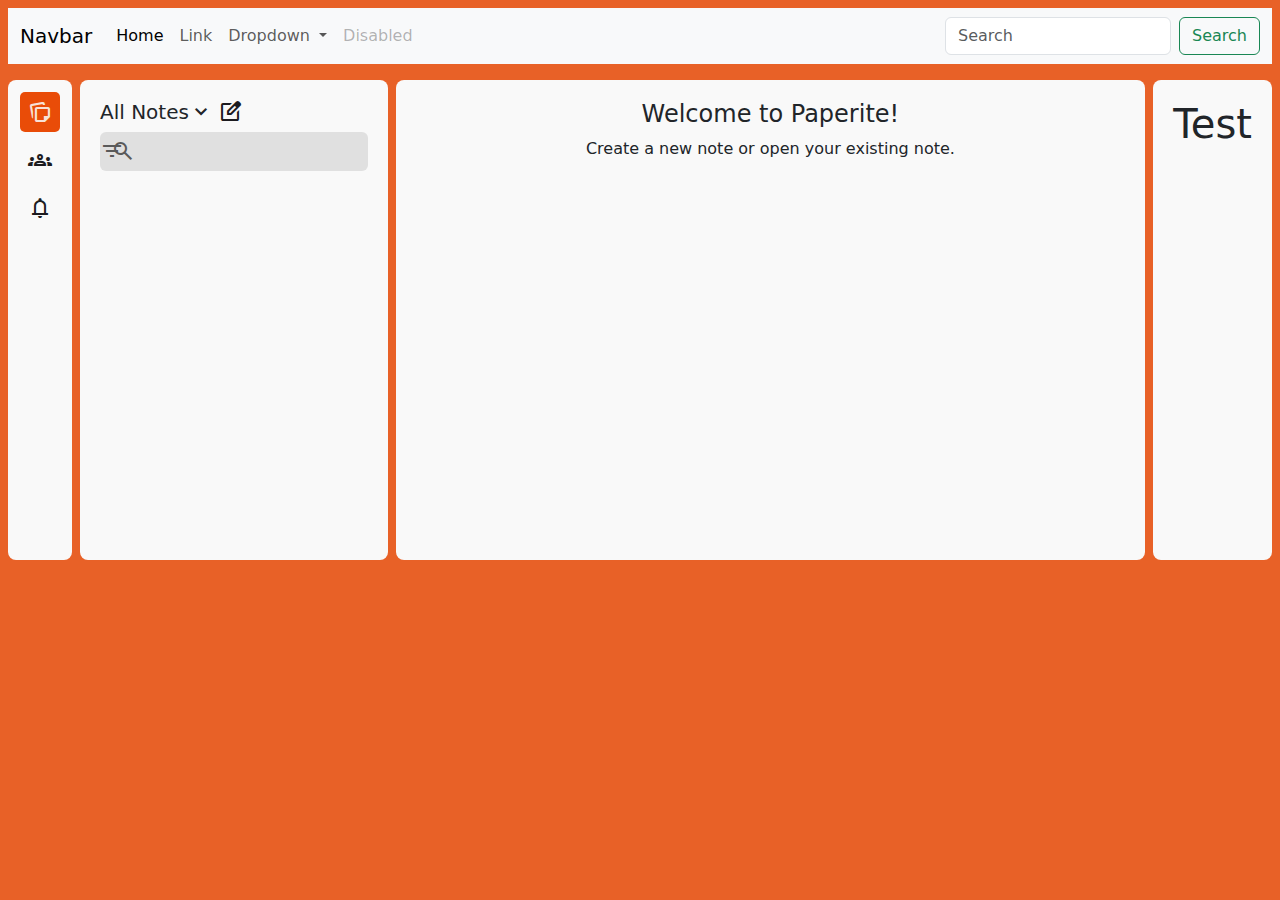
==== index.html @ f92b7a07 "First Project" ====
<!DOCTYPE html>
<html lang="en">
<head>
    <meta charset="UTF-8">
    <meta name="viewport" content="width=device-width, initial-scale=1.0">
    <title>Paperite</title>
    <link rel="stylesheet" href="res/css/bootstrap.css">
    <link rel="stylesheet" href="res/css/style.css">
    <link rel="stylesheet" href="res/icons/font/bootstrap-icons.css">
    <link href="https://fonts.googleapis.com/css2?family=Material+Symbols+Outlined" rel="stylesheet" />
</head>
<body>
    <div class="p-2">
        <nav class="navbar navbar-expand-lg bg-body-tertiary">
            <div class="container-fluid">
                <a class="navbar-brand" href="#">Navbar</a>
                <button class="navbar-toggler" type="button" data-bs-toggle="collapse" data-bs-target="#navbarSupportedContent" aria-controls="navbarSupportedContent" aria-expanded="false" aria-label="Toggle navigation">
                    <span class="navbar-toggler-icon"></span>
                </button>
                <div class="collapse navbar-collapse" id="navbarSupportedContent">
                    <ul class="navbar-nav me-auto mb-2 mb-lg-0">
                        <li class="nav-item">
                            <a class="nav-link active" aria-current="page" href="#">Home</a>
                        </li>
                        <li class="nav-item">
                            <a class="nav-link" href="#">Link</a>
                        </li>
                        <li class="nav-item dropdown">
                            <a class="nav-link dropdown-toggle" href="#" role="button" data-bs-toggle="dropdown" aria-expanded="false">
                            Dropdown
                            </a>
                            <ul class="dropdown-menu">
                            <li><a class="dropdown-item" href="#">Action</a></li>
                            <li><a class="dropdown-item" href="#">Another action</a></li>
                            <li><hr class="dropdown-divider"></li>
                            <li><a class="dropdown-item" href="#">Something else here</a></li>
                            </ul>
                        </li>
                        <li class="nav-item">
                            <a class="nav-link disabled" aria-disabled="true">Disabled</a>
                        </li>
                    </ul>
                    <form class="d-flex" role="search">
                        <input class="form-control me-2" type="search" placeholder="Search" aria-label="Search">
                        <button class="btn btn-outline-success" type="submit">Search</button>
                    </form>
                </div>
            </div>
        </nav>
    </div>
    <div class="d-flex p-2 h-100 gap-2">
        <div class="cstm-cardpage sidemenu">
            <div class="d-grid gap-2">
                <a href="" class="cstm-btn-sidemenu active"><span class="material-symbols-outlined">note_stack</span></a>
                <a href="" class="cstm-btn-sidemenu"><span class="material-symbols-outlined">groups</span></a>
                <a href="" class="cstm-btn-sidemenu"><span class="material-symbols-outlined">notifications</span></a>
            </div>
        </div>
        <div class="cstm-cardpage">
            <div class="menu-top-section">
                <div class="d-flex">
                    <div class="paperspace-sidebar-name d-flex">
                        <h5>All Notes</h5><span class="material-symbols-outlined">keyboard_arrow_down</span>
                    </div>
                    <div class="new-note">
                        <a href="" class="cstm-btn-icon"><span class="material-symbols-outlined">edit_square</span></a>
                    </div>
                </div>
                <div class="search-box">
                    <span class="search-box-icon searchicon material-symbols-outlined">search</span>
                    <input type="text" name="searchboxnote" id="searchboxnote" class="cstm-textbox searchbox">
                    <span class="search-box-icon material-symbols-outlined">filter_list</span>
                </div>
            </div>
        </div>
        <div class="cstm-cardpage flex-fill">
            <div class="text-center my-auto">
                <h4>Welcome to Paperite!</h4>
                <p>Create a new note or open your existing note.</p>
            </div>
        </div>
        <div class="cstm-cardpage">
            <h1>Test</h1>
        </div>
    </div>
    <script src="res/js/bootstrap.bundle.js"></script>
    <script src="res/js/script.js"></script>
</body>
</html>
---- res/css/style.css ----
body {
  background-color: #E86127;
}

.cstm-cardpage {
  height: 30rem;
  padding: 20px;
  background-color: #F9F9F9;
  border-radius: 8px;
}
.cstm-cardpage.sidemenu {
  padding: 12px;
}
.cstm-btn-sidemenu {
  color: #1C1B1F;
  border-radius: 5px;
  padding: 8px;
  font-size: 0px;
}
.cstm-btn-sidemenu.active {
  background-color: #E94C08 !important;
  color: #F7E1D7;
}
.cstm-btn-sidemenu:hover {
  background-color: #d9d9d9;
}
.cstm-btn-icon {
  color: #1C1B1F;
  padding: 5px;
  border-radius: 100%;
}
.cstm-btn-icon:hover {
  background-color: #d9d9d9;
}
.cstm-textbox {
  background-color: #E0E0E0;
  font-size: 15px;
  font-weight: 400;
  border: 0;
  padding: 0.5rem 2.3rem;
  line-height: 1.5;
  border-radius: var(--bs-border-radius);
  outline: 0;
}

.search-box {
  display: flex;
  align-items: center;
}
.search-box-icon {
  position: absolute;
  pointer-events: none;
  font-size: 17px Im !important;
  color: #5A5A5A;
}
.search-box-icon.searchicon {
  margin-left: 11px;
}

/*# sourceMappingURL=style.css.map */
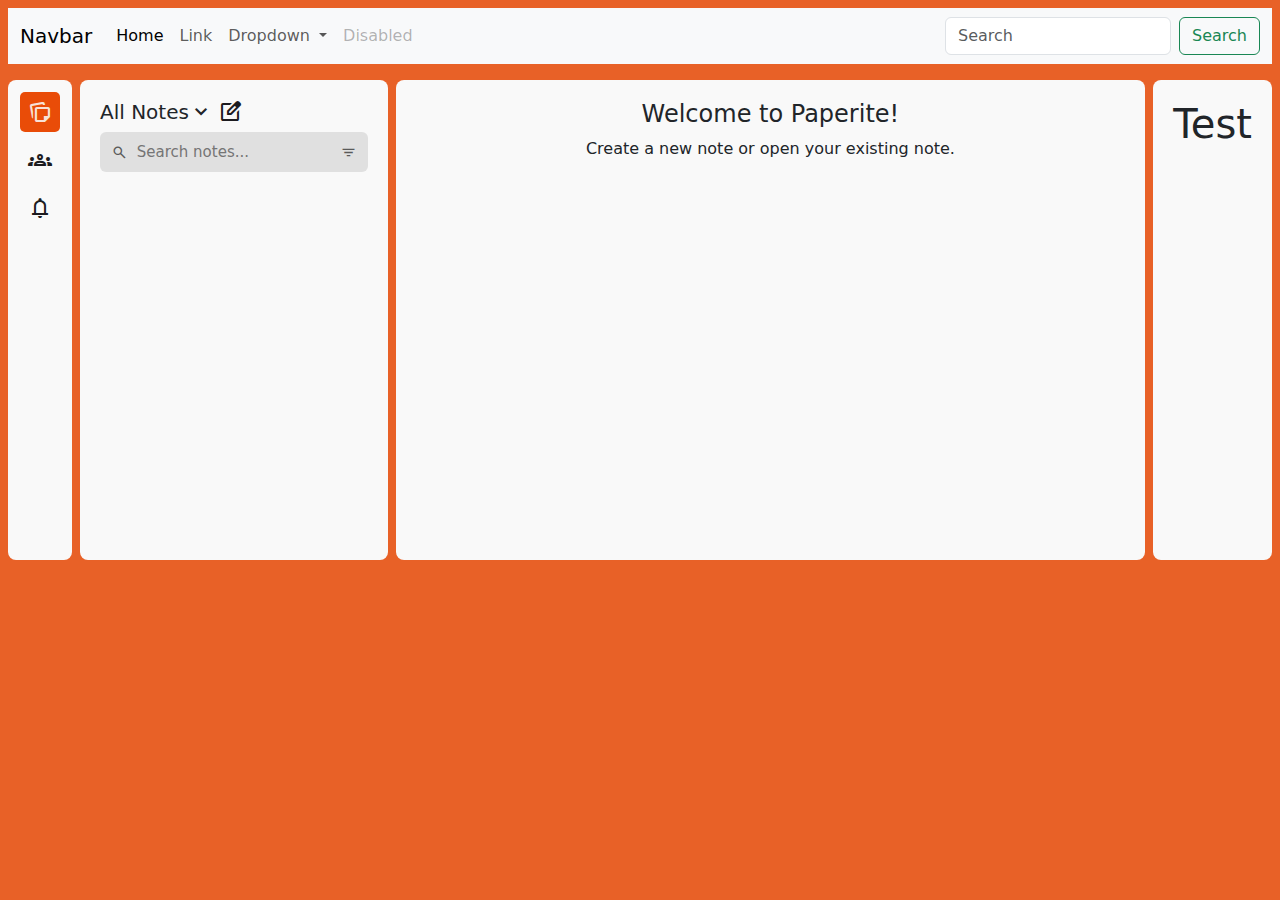
==== commit 1a86371f: "Updated Search Box" ====
--- a/index.html
+++ b/index.html
@@ -68,8 +68,8 @@
                 </div>
                 <div class="search-box">
                     <span class="search-box-icon searchicon material-symbols-outlined">search</span>
-                    <input type="text" name="searchboxnote" id="searchboxnote" class="cstm-textbox searchbox">
-                    <span class="search-box-icon material-symbols-outlined">filter_list</span>
+                    <input type="text" name="searchboxnote" id="searchboxnote" class="cstm-textbox searchbox" placeholder="Search notes...">
+                    <span class="search-box-icon filtericon material-symbols-outlined">filter_list</span>
                 </div>
             </div>
         </div>
--- a/res/css/style.css
+++ b/res/css/style.css
@@ -37,24 +37,32 @@
   font-size: 15px;
   font-weight: 400;
   border: 0;
-  padding: 0.5rem 2.3rem;
-  line-height: 1.5;
+  padding: 0.7rem 2.3rem;
+  line-height: 0;
   border-radius: var(--bs-border-radius);
   outline: 0;
 }
 
 .search-box {
+  position: relative;
   display: flex;
   align-items: center;
 }
 .search-box-icon {
   position: absolute;
+  border: none;
+  background-color: transparent;
   pointer-events: none;
-  font-size: 17px Im !important;
+  font-size: 17px !important;
   color: #5A5A5A;
 }
 .search-box-icon.searchicon {
   margin-left: 11px;
+  left: 0;
+}
+.search-box-icon.filtericon {
+  margin-right: 11px;
+  right: 0;
 }
 
 /*# sourceMappingURL=style.css.map */
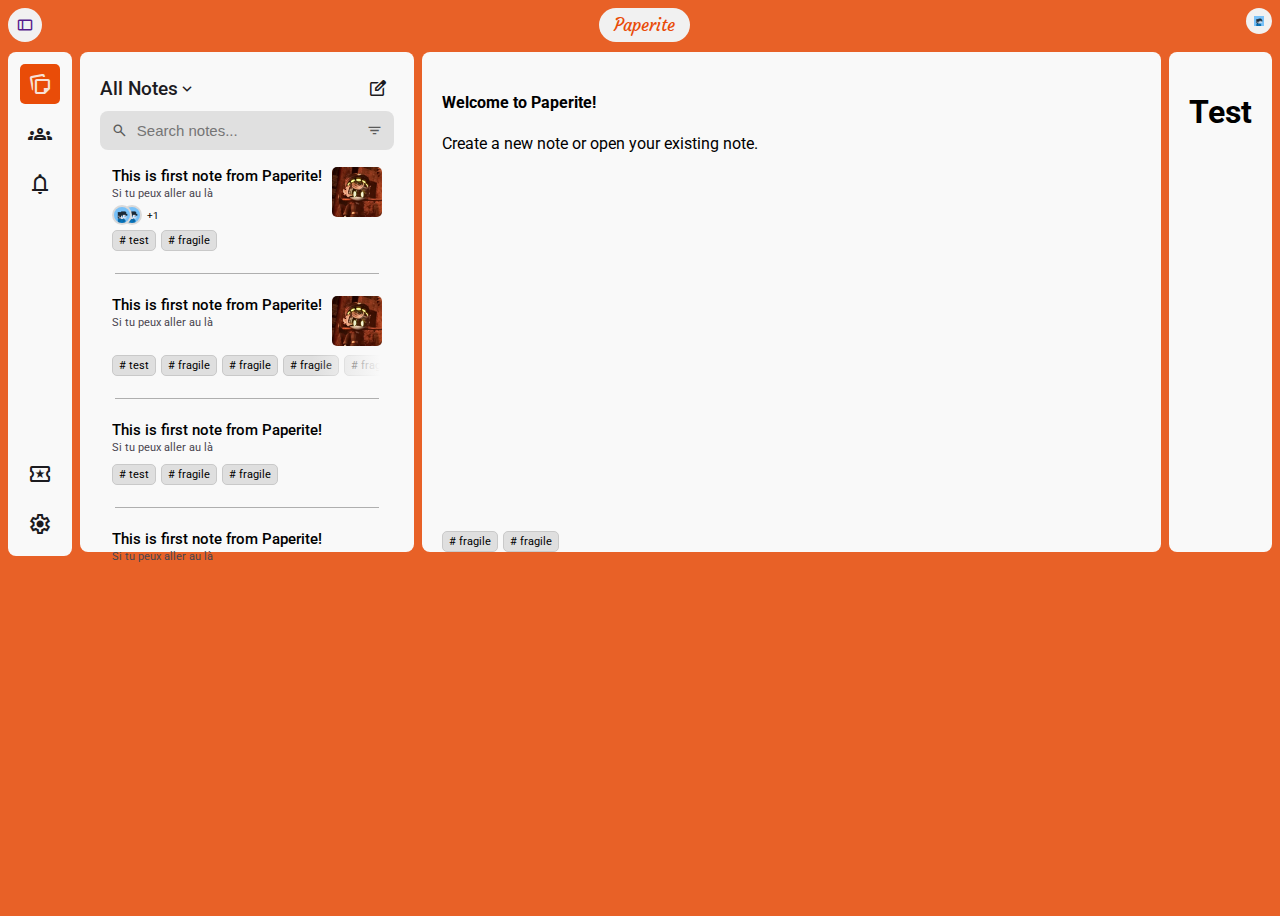
==== commit e2be1724: "Updated UI, Deleted Bootstrap Component, Just Plain CSS" ====
--- a/index.html
+++ b/index.html
@@ -4,86 +4,184 @@
     <meta charset="UTF-8">
     <meta name="viewport" content="width=device-width, initial-scale=1.0">
     <title>Paperite</title>
-    <link rel="stylesheet" href="res/css/bootstrap.css">
+    <!-- <link rel="stylesheet" href="res/css/bootstrap.css"> -->
     <link rel="stylesheet" href="res/css/style.css">
-    <link rel="stylesheet" href="res/icons/font/bootstrap-icons.css">
+    <!-- <link rel="stylesheet" href="res/icons/font/bootstrap-icons.css"> -->
     <link href="https://fonts.googleapis.com/css2?family=Material+Symbols+Outlined" rel="stylesheet" />
 </head>
 <body>
-    <div class="p-2">
-        <nav class="navbar navbar-expand-lg bg-body-tertiary">
-            <div class="container-fluid">
-                <a class="navbar-brand" href="#">Navbar</a>
-                <button class="navbar-toggler" type="button" data-bs-toggle="collapse" data-bs-target="#navbarSupportedContent" aria-controls="navbarSupportedContent" aria-expanded="false" aria-label="Toggle navigation">
-                    <span class="navbar-toggler-icon"></span>
-                </button>
-                <div class="collapse navbar-collapse" id="navbarSupportedContent">
-                    <ul class="navbar-nav me-auto mb-2 mb-lg-0">
-                        <li class="nav-item">
-                            <a class="nav-link active" aria-current="page" href="#">Home</a>
-                        </li>
-                        <li class="nav-item">
-                            <a class="nav-link" href="#">Link</a>
-                        </li>
-                        <li class="nav-item dropdown">
-                            <a class="nav-link dropdown-toggle" href="#" role="button" data-bs-toggle="dropdown" aria-expanded="false">
-                            Dropdown
-                            </a>
-                            <ul class="dropdown-menu">
-                            <li><a class="dropdown-item" href="#">Action</a></li>
-                            <li><a class="dropdown-item" href="#">Another action</a></li>
-                            <li><hr class="dropdown-divider"></li>
-                            <li><a class="dropdown-item" href="#">Something else here</a></li>
-                            </ul>
-                        </li>
-                        <li class="nav-item">
-                            <a class="nav-link disabled" aria-disabled="true">Disabled</a>
-                        </li>
-                    </ul>
-                    <form class="d-flex" role="search">
-                        <input class="form-control me-2" type="search" placeholder="Search" aria-label="Search">
-                        <button class="btn btn-outline-success" type="submit">Search</button>
-                    </form>
+    <div class="init-page">
+        <div class="topbar">
+            <div class="topbar-left">
+                <a href="" class="topbar-button"><span class="material-symbols-outlined">thumbnail_bar</span></a>
+            </div>
+            <div class="topbar-center">
+                <a href="" class="topbar-button topbar-brand">Paperite</a>
+            </div>
+            <div class="topbar-right">
+                <a href="" class="topbar-button"><img src="assets/profile-photo/profile1.jpg" width="10" alt=""></a>
+            </div>
+        </div>
+        <div class="wholepage">
+            <div id="sidemenu" class="cstm-cardpage sidemenu">
+                <div class="d-grid">
+                    <a href="" class="cstm-btn-sidemenu active"><span class="material-symbols-outlined">note_stack</span></a>
+                    <a href="" class="cstm-btn-sidemenu"><span class="material-symbols-outlined">groups</span></a>
+                    <a href="" class="cstm-btn-sidemenu"><span class="material-symbols-outlined">notifications</span></a>
+                </div>
+                <div class="d-grid">
+                    <a href="" class="cstm-btn-sidemenu"><span class="material-symbols-outlined">local_activity</span></a>
+                    <a href="" class="cstm-btn-sidemenu"><span class="material-symbols-outlined">settings</span></a>
                 </div>
             </div>
-        </nav>
-    </div>
-    <div class="d-flex p-2 h-100 gap-2">
-        <div class="cstm-cardpage sidemenu">
-            <div class="d-grid gap-2">
-                <a href="" class="cstm-btn-sidemenu active"><span class="material-symbols-outlined">note_stack</span></a>
-                <a href="" class="cstm-btn-sidemenu"><span class="material-symbols-outlined">groups</span></a>
-                <a href="" class="cstm-btn-sidemenu"><span class="material-symbols-outlined">notifications</span></a>
+            <div id="sidebar" class="cstm-cardpage sidebar">
+                <div class="menu-top-section">
+                    <div class="paperspace-sidebar">
+                        <a href="#" class="paperspace-sidebar-name d-flex">
+                            <h3 class="paperspace-sidebar-name-title">All Notes</h3>
+                            <span class="material-symbols-outlined">keyboard_arrow_down</span>
+                        </a>
+                        <div class="new-note">
+                            <a href="" class="cstm-btn-icon"><span class="material-symbols-outlined">edit_square</span></a>
+                        </div>
+                    </div>
+                    <div class="search-box">
+                        <span class="search-box-icon searchicon material-symbols-outlined">search</span>
+                        <input type="text" name="searchboxnote" id="searchboxnote" class="cstm-textbox searchbox" placeholder="Search notes...">
+                        <span class="search-box-icon filtericon material-symbols-outlined">filter_list</span>
+                    </div>
+                    <div class="note-list">
+                        <div class="note-item">
+                            <div class="note-item-details">
+                                <div class="note-item-content flex-fill">
+                                    <h5 class="note-item-content-title">This is first note from Paperite!</h5>
+                                    <p class="note-item-content-desc">Si tu peux aller au là</p>
+                                    <div class="collaborateusers">
+                                        <div class="usericon">
+                                            <img src="assets/profile-photo/profile1.jpg" alt="">
+                                        </div>
+                                        <div class="usericon">
+                                            <img src="assets/profile-photo/profile1.jpg" alt="">
+                                        </div>
+                                        <p>+1</p>
+                                    </div>
+                                </div>
+                                <div class="note-item-icon">
+                                    <img src="assets/note-icon/n.jpg" width="50" alt="Note Icon">
+                                </div>
+                            </div>
+                            <div class="note-item-tags sidebar-tags">
+                                <div class="note-item-tagged"># test</div>
+                                <div class="note-item-tagged"># fragile</div>
+                            </div>
+                        </div>
+                        <div class="sidebar-divider"></div>
+                        <div class="note-item">
+                            <div class="note-item-details">
+                                <div class="note-item-content flex-fill">
+                                    <h5 class="note-item-content-title">This is first note from Paperite!</h5>
+                                    <p class="note-item-content-desc">Si tu peux aller au là</p>
+                                    <!-- <div class="collaborateusers">
+                                        <div class="usericon">
+                                            <img src="assets/profile-photo/profile1.jpg" alt="">
+                                        </div>
+                                        <div class="usericon">
+                                            <img src="assets/profile-photo/profile1.jpg" alt="">
+                                        </div>
+                                        <p>+1</p>
+                                    </div> -->
+                                </div>
+                                <div class="note-item-icon">
+                                    <img src="assets/note-icon/n.jpg" width="50" alt="Note Icon">
+                                </div>
+                            </div>
+                            <div class="note-item-tags sidebar-tags">
+                                <div class="note-item-tagged"># test</div>
+                                <div class="note-item-tagged"># fragile</div>
+                                <div class="note-item-tagged"># fragile</div>
+                                <div class="note-item-tagged"># fragile</div>
+                                <div class="note-item-tagged"># fragile</div>
+                                <div class="note-item-tagged"># fragile</div>
+                                <div class="note-item-tagged"># fragile</div>
+                                <div class="note-item-tagged"># fragile</div>
+                            </div>
+                        </div>
+                        <div class="sidebar-divider"></div>
+                        <div class="note-item">
+                            <div class="note-item-details">
+                                <div class="note-item-content flex-fill">
+                                    <h5 class="note-item-content-title">This is first note from Paperite!</h5>
+                                    <p class="note-item-content-desc">Si tu peux aller au là</p>
+                                    <!-- <div class="collaborateusers">
+                                        <div class="usericon">
+                                            <img src="assets/profile-photo/profile1.jpg" alt="">
+                                        </div>
+                                        <div class="usericon">
+                                            <img src="assets/profile-photo/profile1.jpg" alt="">
+                                        </div>
+                                        <p>+1</p>
+                                    </div> -->
+                                </div>
+                                <!-- <div class="note-item-icon">
+                                    <img src="assets/note-icon/n.jpg" width="50" alt="Note Icon">
+                                </div> -->
+                            </div>
+                            <div class="note-item-tags sidebar-tags">
+                                <div class="note-item-tagged"># test</div>
+                                <div class="note-item-tagged"># fragile</div>
+                                <div class="note-item-tagged"># fragile</div>
+                            </div>
+                        </div>
+                        <div class="sidebar-divider"></div>
+                        <div class="note-item">
+                            <div class="note-item-details">
+                                <div class="note-item-content flex-fill">
+                                    <h5 class="note-item-content-title">This is first note from Paperite!</h5>
+                                    <p class="note-item-content-desc">Si tu peux aller au là</p>
+                                    <!-- <div class="collaborateusers">
+                                        <div class="usericon">
+                                            <img src="assets/profile-photo/profile1.jpg" alt="">
+                                        </div>
+                                        <div class="usericon">
+                                            <img src="assets/profile-photo/profile1.jpg" alt="">
+                                        </div>
+                                        <p>+1</p>
+                                    </div> -->
+                                </div>
+                                <!-- <div class="note-item-icon">
+                                    <img src="assets/note-icon/n.jpg" width="50" alt="Note Icon">
+                                </div> -->
+                            </div>
+                            <!-- <div class="note-item-tags sidebar-tags">
+                                <div class="note-item-tagged"># test</div>
+                                <div class="note-item-tagged"># fragile</div>
+                                <div class="note-item-tagged"># fragile</div>
+                            </div> -->
+                        </div>
+                    </div>
+                </div>
+            </div>
+            <div id="main-page" class="cstm-cardpage main-page">
+                <div class="note-editor">
+                    <h4>Welcome to Paperite!</h4>
+                    <p>Create a new note or open your existing note.</p>
+                </div>
+                <div class="bottom-bar">
+                    <div class="bottom-bar-tags note-item-tags">
+                        <div class="note-item-tagged"># fragile</div>
+                        <div class="note-item-tagged"># fragile</div>
+                    </div>
+                    <div class="bottom-bar-options">
+
+                    </div>
+                </div>
+            </div>
+            <div id="editormenu" class="cstm-cardpage">
+                <h1>Test</h1>
             </div>
         </div>
-        <div class="cstm-cardpage">
-            <div class="menu-top-section">
-                <div class="d-flex">
-                    <div class="paperspace-sidebar-name d-flex">
-                        <h5>All Notes</h5><span class="material-symbols-outlined">keyboard_arrow_down</span>
-                    </div>
-                    <div class="new-note">
-                        <a href="" class="cstm-btn-icon"><span class="material-symbols-outlined">edit_square</span></a>
-                    </div>
-                </div>
-                <div class="search-box">
-                    <span class="search-box-icon searchicon material-symbols-outlined">search</span>
-                    <input type="text" name="searchboxnote" id="searchboxnote" class="cstm-textbox searchbox" placeholder="Search notes...">
-                    <span class="search-box-icon filtericon material-symbols-outlined">filter_list</span>
-                </div>
-            </div>
-        </div>
-        <div class="cstm-cardpage flex-fill">
-            <div class="text-center my-auto">
-                <h4>Welcome to Paperite!</h4>
-                <p>Create a new note or open your existing note.</p>
-            </div>
-        </div>
-        <div class="cstm-cardpage">
-            <h1>Test</h1>
-        </div>
     </div>
-    <script src="res/js/bootstrap.bundle.js"></script>
+    <!-- <script src="res/js/bootstrap.bundle.js"></script> -->
     <script src="res/js/script.js"></script>
 </body>
 </html>--- a/res/css/style.css
+++ b/res/css/style.css
@@ -1,15 +1,52 @@
+@import url("https://fonts.googleapis.com/css2?family=Roboto:ital,wght@0,100;0,300;0,400;0,500;0,700;0,900;1,100;1,300;1,400;1,500;1,700;1,900&display=swap");
+@import url("https://fonts.googleapis.com/css2?family=Courgette&family=Roboto:ital,wght@0,100;0,300;0,400;0,500;0,700;0,900;1,100;1,300;1,400;1,500;1,700;1,900&display=swap");
 body {
   background-color: #E86127;
+  font-family: "Roboto", sans-serif;
+}
+
+.d-flex {
+  display: flex;
+}
+
+.d-grid {
+  display: grid;
+}
+
+.init-page {
+  display: flex;
+  flex-direction: column;
+  height: 100vh;
+  gap: 10px;
+}
+
+.wholepage {
+  display: flex;
+  gap: 8px;
+}
+
+.main-page {
+  flex-grow: 1;
+  display: flex;
+  flex-direction: column;
+  justify-content: space-between;
 }
 
 .cstm-cardpage {
   height: 30rem;
   padding: 20px;
+  padding-bottom: 0;
   background-color: #F9F9F9;
   border-radius: 8px;
 }
 .cstm-cardpage.sidemenu {
   padding: 12px;
+  display: flex;
+  flex-direction: column;
+  justify-content: space-between;
+}
+.cstm-cardpage.sidemenu div {
+  gap: 10px;
 }
 .cstm-btn-sidemenu {
   color: #1C1B1F;
@@ -22,15 +59,17 @@
   color: #F7E1D7;
 }
 .cstm-btn-sidemenu:hover {
-  background-color: #d9d9d9;
+  background-color: #e6e6e6;
 }
 .cstm-btn-icon {
   color: #1C1B1F;
-  padding: 5px;
-  border-radius: 100%;
+  padding: 7px;
+  border-radius: 5px;
+  display: flex;
+  text-decoration: none;
 }
 .cstm-btn-icon:hover {
-  background-color: #d9d9d9;
+  background-color: #e6e6e6;
 }
 .cstm-textbox {
   background-color: #E0E0E0;
@@ -39,8 +78,40 @@
   border: 0;
   padding: 0.7rem 2.3rem;
   line-height: 0;
-  border-radius: var(--bs-border-radius);
+  border-radius: 8px;
   outline: 0;
+  width: 100%;
+}
+
+.topbar {
+  display: flex;
+  flex-direction: row;
+  justify-content: space-between;
+}
+.topbar-button {
+  background-color: #F1F1F1;
+  display: flex;
+  text-decoration: none;
+  padding: 8px;
+  border-radius: 50px;
+}
+.topbar-button span {
+  font-size: 18px;
+}
+.topbar-brand {
+  font-family: "Courgette", cursive;
+  color: #E94C08;
+  padding: 6px 0px;
+  padding-right: 15px;
+  padding-left: 15px;
+  font-size: 17px;
+}
+
+.menu-top-section {
+  display: flex;
+  flex-direction: column;
+  gap: 5px;
+  height: 100%;
 }
 
 .search-box {
@@ -65,4 +136,144 @@
   right: 0;
 }
 
+.note-item {
+  padding: 0.75rem;
+  border-radius: 7px;
+  display: flex;
+  flex-direction: column;
+  gap: 5px;
+}
+.note-item:hover {
+  background-color: #E8E8E8;
+}
+.note-item:hover .note-item-tags::after {
+  background: linear-gradient(to right, rgba(255, 255, 255, 0), rgb(232, 232, 232)) !important;
+}
+.note-item-details {
+  display: flex;
+  gap: 10px;
+}
+.note-item-content-title {
+  font-size: 15px;
+  margin: 0;
+  display: -webkit-box;
+  -webkit-box-orient: vertical;
+  -webkit-line-clamp: 1;
+  overflow: hidden;
+  white-space: break-spaces;
+  text-overflow: ellipsis;
+  font-weight: 500;
+  margin-bottom: 2px;
+}
+.note-item-content-desc {
+  font-size: 11px;
+  margin: 0;
+  margin-bottom: 5px;
+  color: #49454F;
+}
+.note-item-icon img {
+  border-radius: 5px;
+}
+.note-item-tags {
+  display: flex;
+  flex-direction: row;
+  flex-wrap: nowrap;
+  gap: 5px;
+  position: relative;
+  overflow-x: hidden;
+}
+.note-item-tags.sidebar-tags {
+  width: 268px;
+}
+.note-item-tags::after {
+  content: "";
+  position: absolute;
+  bottom: 0;
+  left: 200px;
+  right: 0px;
+  height: 21px;
+  background: linear-gradient(to right, rgba(255, 255, 255, 0), rgb(249, 249, 249));
+  pointer-events: none;
+}
+.note-item-tagged {
+  background-color: #dfdfdf;
+  padding: 3px 6px;
+  font-size: 11px;
+  border-radius: 5px;
+  user-select: none;
+  border: 1px solid #c9c9c9;
+  white-space: nowrap;
+}
+
+.collaborateusers {
+  display: flex;
+  align-items: center;
+}
+.collaborateusers .usericon {
+  border-radius: 100%;
+  background-color: #d9d9d9;
+  padding: 2px;
+  display: flex;
+}
+.collaborateusers .usericon img {
+  width: 1rem;
+  border-radius: 100%;
+}
+.collaborateusers .usericon:nth-child(1) {
+  z-index: 2; /* Gambar pertama (z-index tertinggi) */
+}
+.collaborateusers .usericon:nth-child(2) {
+  z-index: 1; /* Gambar kedua */
+  margin-left: -10px;
+}
+.collaborateusers .usericon:nth-child(3) {
+  margin-left: -10px;
+}
+.collaborateusers p {
+  margin: 0;
+  margin-left: 5px;
+  font-size: 10px;
+}
+
+.sidebar {
+  max-width: 320px;
+}
+.sidebar-divider {
+  background-color: #afafaf;
+  height: 1px;
+  margin: 10px 15px;
+}
+.sidebar-divider:last-child {
+  display: none;
+}
+
+.new-note span {
+  font-size: 20px;
+}
+
+.paperspace-sidebar {
+  display: flex;
+  align-items: center;
+  justify-content: space-between;
+}
+.paperspace-sidebar-name {
+  align-items: center;
+  text-decoration: none;
+  color: #1C1B1F;
+}
+.paperspace-sidebar-name-title {
+  margin: 0;
+  font-weight: 500;
+}
+.paperspace-sidebar-name span {
+  font-size: 18px;
+  color: #1C1B1F;
+}
+
+.bottom-bar {
+  display: flex;
+  flex-direction: row;
+  justify-content: space-between;
+}
+
 /*# sourceMappingURL=style.css.map */
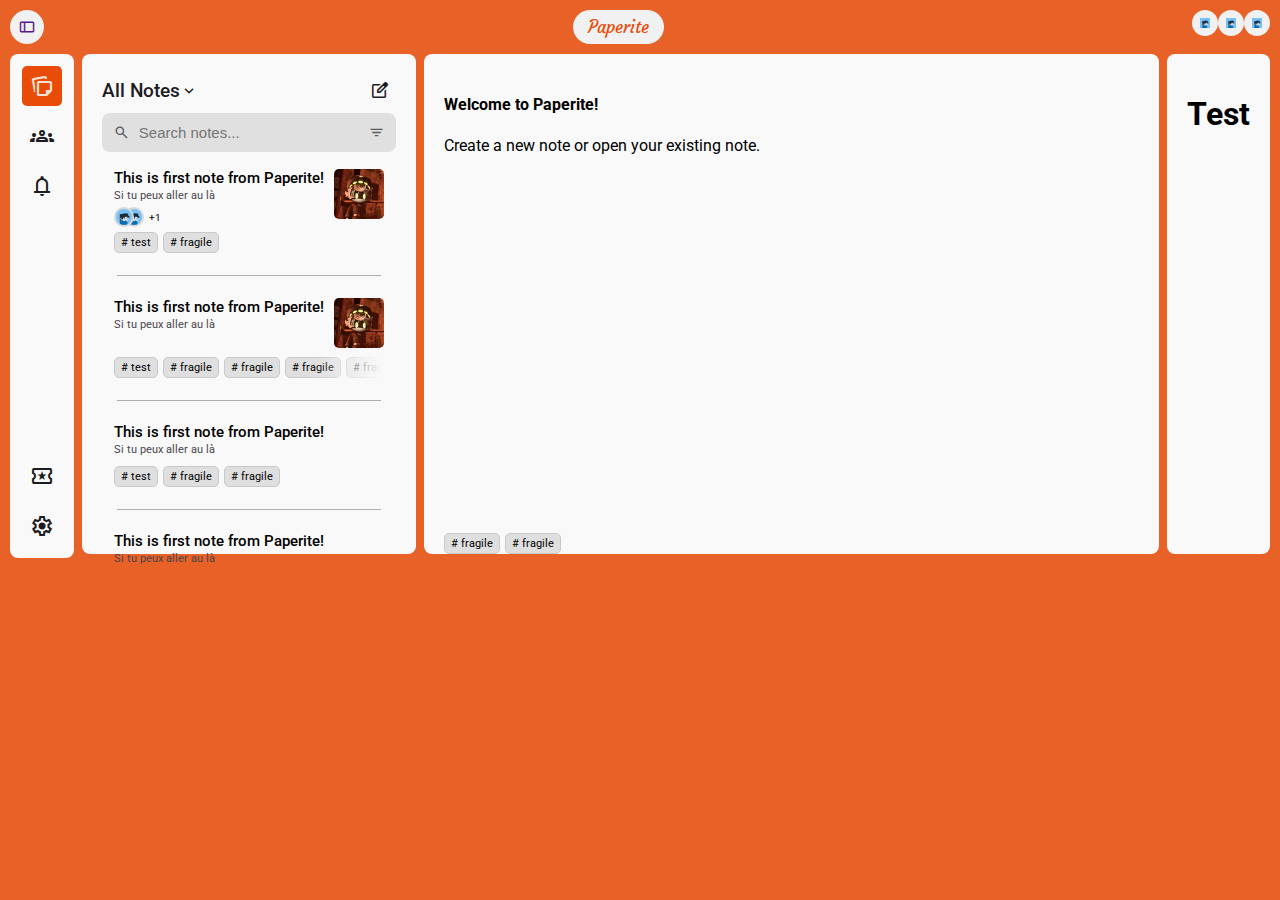
==== commit 7039b6c2: "Deleted bootstrap files" ====
--- a/index.html
+++ b/index.html
@@ -4,9 +4,7 @@
     <meta charset="UTF-8">
     <meta name="viewport" content="width=device-width, initial-scale=1.0">
     <title>Paperite</title>
-    <!-- <link rel="stylesheet" href="res/css/bootstrap.css"> -->
     <link rel="stylesheet" href="res/css/style.css">
-    <!-- <link rel="stylesheet" href="res/icons/font/bootstrap-icons.css"> -->
     <link href="https://fonts.googleapis.com/css2?family=Material+Symbols+Outlined" rel="stylesheet" />
 </head>
 <body>
@@ -19,7 +17,11 @@
                 <a href="" class="topbar-button topbar-brand">Paperite</a>
             </div>
             <div class="topbar-right">
-                <a href="" class="topbar-button"><img src="assets/profile-photo/profile1.jpg" width="10" alt=""></a>
+                <div class="d-flex">
+                    <a href="" class="topbar-button"><img src="assets/profile-photo/profile1.jpg" width="10" alt=""></a>
+                    <a href="" class="topbar-button"><img src="assets/profile-photo/profile1.jpg" width="10" alt=""></a>
+                    <a href="" class="topbar-button"><img src="assets/profile-photo/profile1.jpg" width="10" alt=""></a>
+                </div>
             </div>
         </div>
         <div class="wholepage">
@@ -181,7 +183,6 @@
             </div>
         </div>
     </div>
-    <!-- <script src="res/js/bootstrap.bundle.js"></script> -->
     <script src="res/js/script.js"></script>
 </body>
 </html>--- a/res/css/style.css
+++ b/res/css/style.css
@@ -3,6 +3,8 @@
 body {
   background-color: #E86127;
   font-family: "Roboto", sans-serif;
+  height: 100vh;
+  margin: 0;
 }
 
 .d-flex {
@@ -16,8 +18,8 @@
 .init-page {
   display: flex;
   flex-direction: column;
-  height: 100vh;
   gap: 10px;
+  padding: 10px;
 }
 
 .wholepage {
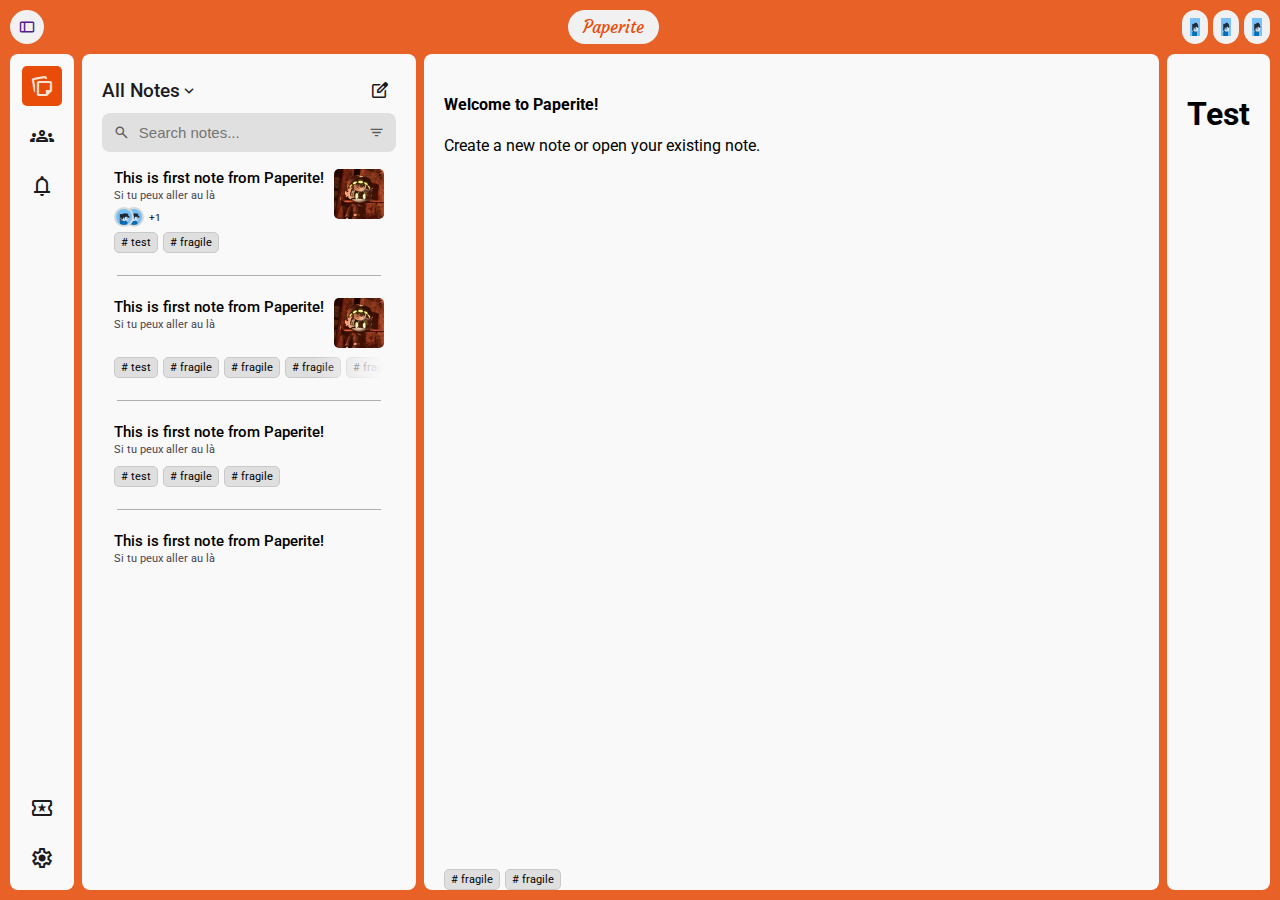
==== commit 67aa5d7a: "Fixed UI to full" ====
--- a/index.html
+++ b/index.html
@@ -17,169 +17,169 @@
                 <a href="" class="topbar-button topbar-brand">Paperite</a>
             </div>
             <div class="topbar-right">
-                <div class="d-flex">
-                    <a href="" class="topbar-button"><img src="assets/profile-photo/profile1.jpg" width="10" alt=""></a>
-                    <a href="" class="topbar-button"><img src="assets/profile-photo/profile1.jpg" width="10" alt=""></a>
-                    <a href="" class="topbar-button"><img src="assets/profile-photo/profile1.jpg" width="10" alt=""></a>
-                </div>
+                <a href="" class="topbar-button"><img src="assets/profile-photo/profile1.jpg" width="10" alt=""></a>
+                <a href="" class="topbar-button"><img src="assets/profile-photo/profile1.jpg" width="10" alt=""></a>
+                <a href="" class="topbar-button"><img src="assets/profile-photo/profile1.jpg" width="10" alt=""></a>
             </div>
         </div>
-        <div class="wholepage">
-            <div id="sidemenu" class="cstm-cardpage sidemenu">
-                <div class="d-grid">
-                    <a href="" class="cstm-btn-sidemenu active"><span class="material-symbols-outlined">note_stack</span></a>
-                    <a href="" class="cstm-btn-sidemenu"><span class="material-symbols-outlined">groups</span></a>
-                    <a href="" class="cstm-btn-sidemenu"><span class="material-symbols-outlined">notifications</span></a>
+        <div class="page">
+            <div class="wholepage">
+                <div id="sidemenu" class="cstm-cardpage sidemenu">
+                    <div class="d-grid">
+                        <a href="" class="cstm-btn-sidemenu active"><span class="material-symbols-outlined">note_stack</span></a>
+                        <a href="" class="cstm-btn-sidemenu"><span class="material-symbols-outlined">groups</span></a>
+                        <a href="" class="cstm-btn-sidemenu"><span class="material-symbols-outlined">notifications</span></a>
+                    </div>
+                    <div class="d-grid">
+                        <a href="" class="cstm-btn-sidemenu"><span class="material-symbols-outlined">local_activity</span></a>
+                        <a href="" class="cstm-btn-sidemenu"><span class="material-symbols-outlined">settings</span></a>
+                    </div>
                 </div>
-                <div class="d-grid">
-                    <a href="" class="cstm-btn-sidemenu"><span class="material-symbols-outlined">local_activity</span></a>
-                    <a href="" class="cstm-btn-sidemenu"><span class="material-symbols-outlined">settings</span></a>
-                </div>
-            </div>
-            <div id="sidebar" class="cstm-cardpage sidebar">
-                <div class="menu-top-section">
-                    <div class="paperspace-sidebar">
-                        <a href="#" class="paperspace-sidebar-name d-flex">
-                            <h3 class="paperspace-sidebar-name-title">All Notes</h3>
-                            <span class="material-symbols-outlined">keyboard_arrow_down</span>
-                        </a>
-                        <div class="new-note">
-                            <a href="" class="cstm-btn-icon"><span class="material-symbols-outlined">edit_square</span></a>
+                <div id="sidebar" class="cstm-cardpage sidebar">
+                    <div class="menu-top-section">
+                        <div class="paperspace-sidebar">
+                            <a href="#" class="paperspace-sidebar-name d-flex">
+                                <h3 class="paperspace-sidebar-name-title">All Notes</h3>
+                                <span class="material-symbols-outlined">keyboard_arrow_down</span>
+                            </a>
+                            <div class="new-note">
+                                <a href="" class="cstm-btn-icon"><span class="material-symbols-outlined">edit_square</span></a>
+                            </div>
                         </div>
-                    </div>
-                    <div class="search-box">
-                        <span class="search-box-icon searchicon material-symbols-outlined">search</span>
-                        <input type="text" name="searchboxnote" id="searchboxnote" class="cstm-textbox searchbox" placeholder="Search notes...">
-                        <span class="search-box-icon filtericon material-symbols-outlined">filter_list</span>
-                    </div>
-                    <div class="note-list">
-                        <div class="note-item">
-                            <div class="note-item-details">
-                                <div class="note-item-content flex-fill">
-                                    <h5 class="note-item-content-title">This is first note from Paperite!</h5>
-                                    <p class="note-item-content-desc">Si tu peux aller au là</p>
-                                    <div class="collaborateusers">
-                                        <div class="usericon">
-                                            <img src="assets/profile-photo/profile1.jpg" alt="">
+                        <div class="search-box">
+                            <span class="search-box-icon searchicon material-symbols-outlined">search</span>
+                            <input type="text" name="searchboxnote" id="searchboxnote" class="cstm-textbox searchbox" placeholder="Search notes...">
+                            <span class="search-box-icon filtericon material-symbols-outlined">filter_list</span>
+                        </div>
+                        <div class="note-list">
+                            <div class="note-item">
+                                <div class="note-item-details">
+                                    <div class="note-item-content flex-fill">
+                                        <h5 class="note-item-content-title">This is first note from Paperite!</h5>
+                                        <p class="note-item-content-desc">Si tu peux aller au là</p>
+                                        <div class="collaborateusers">
+                                            <div class="usericon">
+                                                <img src="assets/profile-photo/profile1.jpg" alt="">
+                                            </div>
+                                            <div class="usericon">
+                                                <img src="assets/profile-photo/profile1.jpg" alt="">
+                                            </div>
+                                            <p>+1</p>
                                         </div>
-                                        <div class="usericon">
-                                            <img src="assets/profile-photo/profile1.jpg" alt="">
-                                        </div>
-                                        <p>+1</p>
+                                    </div>
+                                    <div class="note-item-icon">
+                                        <img src="assets/note-icon/n.jpg" width="50" alt="Note Icon">
                                     </div>
                                 </div>
-                                <div class="note-item-icon">
-                                    <img src="assets/note-icon/n.jpg" width="50" alt="Note Icon">
+                                <div class="note-item-tags sidebar-tags">
+                                    <div class="note-item-tagged"># test</div>
+                                    <div class="note-item-tagged"># fragile</div>
                                 </div>
                             </div>
-                            <div class="note-item-tags sidebar-tags">
-                                <div class="note-item-tagged"># test</div>
-                                <div class="note-item-tagged"># fragile</div>
+                            <div class="sidebar-divider"></div>
+                            <div class="note-item">
+                                <div class="note-item-details">
+                                    <div class="note-item-content flex-fill">
+                                        <h5 class="note-item-content-title">This is first note from Paperite!</h5>
+                                        <p class="note-item-content-desc">Si tu peux aller au là</p>
+                                        <!-- <div class="collaborateusers">
+                                            <div class="usericon">
+                                                <img src="assets/profile-photo/profile1.jpg" alt="">
+                                            </div>
+                                            <div class="usericon">
+                                                <img src="assets/profile-photo/profile1.jpg" alt="">
+                                            </div>
+                                            <p>+1</p>
+                                        </div> -->
+                                    </div>
+                                    <div class="note-item-icon">
+                                        <img src="assets/note-icon/n.jpg" width="50" alt="Note Icon">
+                                    </div>
+                                </div>
+                                <div class="note-item-tags sidebar-tags">
+                                    <div class="note-item-tagged"># test</div>
+                                    <div class="note-item-tagged"># fragile</div>
+                                    <div class="note-item-tagged"># fragile</div>
+                                    <div class="note-item-tagged"># fragile</div>
+                                    <div class="note-item-tagged"># fragile</div>
+                                    <div class="note-item-tagged"># fragile</div>
+                                    <div class="note-item-tagged"># fragile</div>
+                                    <div class="note-item-tagged"># fragile</div>
+                                </div>
                             </div>
-                        </div>
-                        <div class="sidebar-divider"></div>
-                        <div class="note-item">
-                            <div class="note-item-details">
-                                <div class="note-item-content flex-fill">
-                                    <h5 class="note-item-content-title">This is first note from Paperite!</h5>
-                                    <p class="note-item-content-desc">Si tu peux aller au là</p>
-                                    <!-- <div class="collaborateusers">
-                                        <div class="usericon">
-                                            <img src="assets/profile-photo/profile1.jpg" alt="">
-                                        </div>
-                                        <div class="usericon">
-                                            <img src="assets/profile-photo/profile1.jpg" alt="">
-                                        </div>
-                                        <p>+1</p>
+                            <div class="sidebar-divider"></div>
+                            <div class="note-item">
+                                <div class="note-item-details">
+                                    <div class="note-item-content flex-fill">
+                                        <h5 class="note-item-content-title">This is first note from Paperite!</h5>
+                                        <p class="note-item-content-desc">Si tu peux aller au là</p>
+                                        <!-- <div class="collaborateusers">
+                                            <div class="usericon">
+                                                <img src="assets/profile-photo/profile1.jpg" alt="">
+                                            </div>
+                                            <div class="usericon">
+                                                <img src="assets/profile-photo/profile1.jpg" alt="">
+                                            </div>
+                                            <p>+1</p>
+                                        </div> -->
+                                    </div>
+                                    <!-- <div class="note-item-icon">
+                                        <img src="assets/note-icon/n.jpg" width="50" alt="Note Icon">
                                     </div> -->
                                 </div>
-                                <div class="note-item-icon">
-                                    <img src="assets/note-icon/n.jpg" width="50" alt="Note Icon">
+                                <div class="note-item-tags sidebar-tags">
+                                    <div class="note-item-tagged"># test</div>
+                                    <div class="note-item-tagged"># fragile</div>
+                                    <div class="note-item-tagged"># fragile</div>
                                 </div>
                             </div>
-                            <div class="note-item-tags sidebar-tags">
-                                <div class="note-item-tagged"># test</div>
-                                <div class="note-item-tagged"># fragile</div>
-                                <div class="note-item-tagged"># fragile</div>
-                                <div class="note-item-tagged"># fragile</div>
-                                <div class="note-item-tagged"># fragile</div>
-                                <div class="note-item-tagged"># fragile</div>
-                                <div class="note-item-tagged"># fragile</div>
-                                <div class="note-item-tagged"># fragile</div>
-                            </div>
-                        </div>
-                        <div class="sidebar-divider"></div>
-                        <div class="note-item">
-                            <div class="note-item-details">
-                                <div class="note-item-content flex-fill">
-                                    <h5 class="note-item-content-title">This is first note from Paperite!</h5>
-                                    <p class="note-item-content-desc">Si tu peux aller au là</p>
-                                    <!-- <div class="collaborateusers">
-                                        <div class="usericon">
-                                            <img src="assets/profile-photo/profile1.jpg" alt="">
-                                        </div>
-                                        <div class="usericon">
-                                            <img src="assets/profile-photo/profile1.jpg" alt="">
-                                        </div>
-                                        <p>+1</p>
+                            <div class="sidebar-divider"></div>
+                            <div class="note-item">
+                                <div class="note-item-details">
+                                    <div class="note-item-content flex-fill">
+                                        <h5 class="note-item-content-title">This is first note from Paperite!</h5>
+                                        <p class="note-item-content-desc">Si tu peux aller au là</p>
+                                        <!-- <div class="collaborateusers">
+                                            <div class="usericon">
+                                                <img src="assets/profile-photo/profile1.jpg" alt="">
+                                            </div>
+                                            <div class="usericon">
+                                                <img src="assets/profile-photo/profile1.jpg" alt="">
+                                            </div>
+                                            <p>+1</p>
+                                        </div> -->
+                                    </div>
+                                    <!-- <div class="note-item-icon">
+                                        <img src="assets/note-icon/n.jpg" width="50" alt="Note Icon">
                                     </div> -->
                                 </div>
-                                <!-- <div class="note-item-icon">
-                                    <img src="assets/note-icon/n.jpg" width="50" alt="Note Icon">
+                                <!-- <div class="note-item-tags sidebar-tags">
+                                    <div class="note-item-tagged"># test</div>
+                                    <div class="note-item-tagged"># fragile</div>
+                                    <div class="note-item-tagged"># fragile</div>
                                 </div> -->
                             </div>
-                            <div class="note-item-tags sidebar-tags">
-                                <div class="note-item-tagged"># test</div>
-                                <div class="note-item-tagged"># fragile</div>
-                                <div class="note-item-tagged"># fragile</div>
-                            </div>
-                        </div>
-                        <div class="sidebar-divider"></div>
-                        <div class="note-item">
-                            <div class="note-item-details">
-                                <div class="note-item-content flex-fill">
-                                    <h5 class="note-item-content-title">This is first note from Paperite!</h5>
-                                    <p class="note-item-content-desc">Si tu peux aller au là</p>
-                                    <!-- <div class="collaborateusers">
-                                        <div class="usericon">
-                                            <img src="assets/profile-photo/profile1.jpg" alt="">
-                                        </div>
-                                        <div class="usericon">
-                                            <img src="assets/profile-photo/profile1.jpg" alt="">
-                                        </div>
-                                        <p>+1</p>
-                                    </div> -->
-                                </div>
-                                <!-- <div class="note-item-icon">
-                                    <img src="assets/note-icon/n.jpg" width="50" alt="Note Icon">
-                                </div> -->
-                            </div>
-                            <!-- <div class="note-item-tags sidebar-tags">
-                                <div class="note-item-tagged"># test</div>
-                                <div class="note-item-tagged"># fragile</div>
-                                <div class="note-item-tagged"># fragile</div>
-                            </div> -->
                         </div>
                     </div>
                 </div>
-            </div>
-            <div id="main-page" class="cstm-cardpage main-page">
-                <div class="note-editor">
-                    <h4>Welcome to Paperite!</h4>
-                    <p>Create a new note or open your existing note.</p>
-                </div>
-                <div class="bottom-bar">
-                    <div class="bottom-bar-tags note-item-tags">
-                        <div class="note-item-tagged"># fragile</div>
-                        <div class="note-item-tagged"># fragile</div>
+                <div id="main-page" class="cstm-cardpage main-page">
+                    <div class="note-editor">
+                        <h4>Welcome to Paperite!</h4>
+                        <p>Create a new note or open your existing note.</p>
                     </div>
-                    <div class="bottom-bar-options">
+                    <div class="bottom-bar">
+                        <div class="bottom-bar-tags note-item-tags">
+                            <div class="note-item-tagged"># fragile</div>
+                            <div class="note-item-tagged"># fragile</div>
+                        </div>
+                        <div class="bottom-bar-options">
 
+                        </div>
                     </div>
                 </div>
-            </div>
-            <div id="editormenu" class="cstm-cardpage">
-                <h1>Test</h1>
+                <div id="editormenu" class="cstm-cardpage">
+                    <h1>Test</h1>
+                </div>
             </div>
         </div>
     </div>
--- a/res/css/style.css
+++ b/res/css/style.css
@@ -19,12 +19,19 @@
   display: flex;
   flex-direction: column;
   gap: 10px;
+  height: 100%;
+}
+
+.page {
+  flex-grow: 1;
   padding: 10px;
+  padding-top: 0;
 }
 
 .wholepage {
   display: flex;
   gap: 8px;
+  height: 100%;
 }
 
 .main-page {
@@ -35,7 +42,6 @@
 }
 
 .cstm-cardpage {
-  height: 30rem;
   padding: 20px;
   padding-bottom: 0;
   background-color: #F9F9F9;
@@ -89,6 +95,8 @@
   display: flex;
   flex-direction: row;
   justify-content: space-between;
+  padding: 10px;
+  padding-bottom: 0;
 }
 .topbar-button {
   background-color: #F1F1F1;
@@ -107,6 +115,11 @@
   padding-right: 15px;
   padding-left: 15px;
   font-size: 17px;
+}
+.topbar-right {
+  display: flex;
+  flex-direction: row;
+  gap: 5px;
 }
 
 .menu-top-section {
